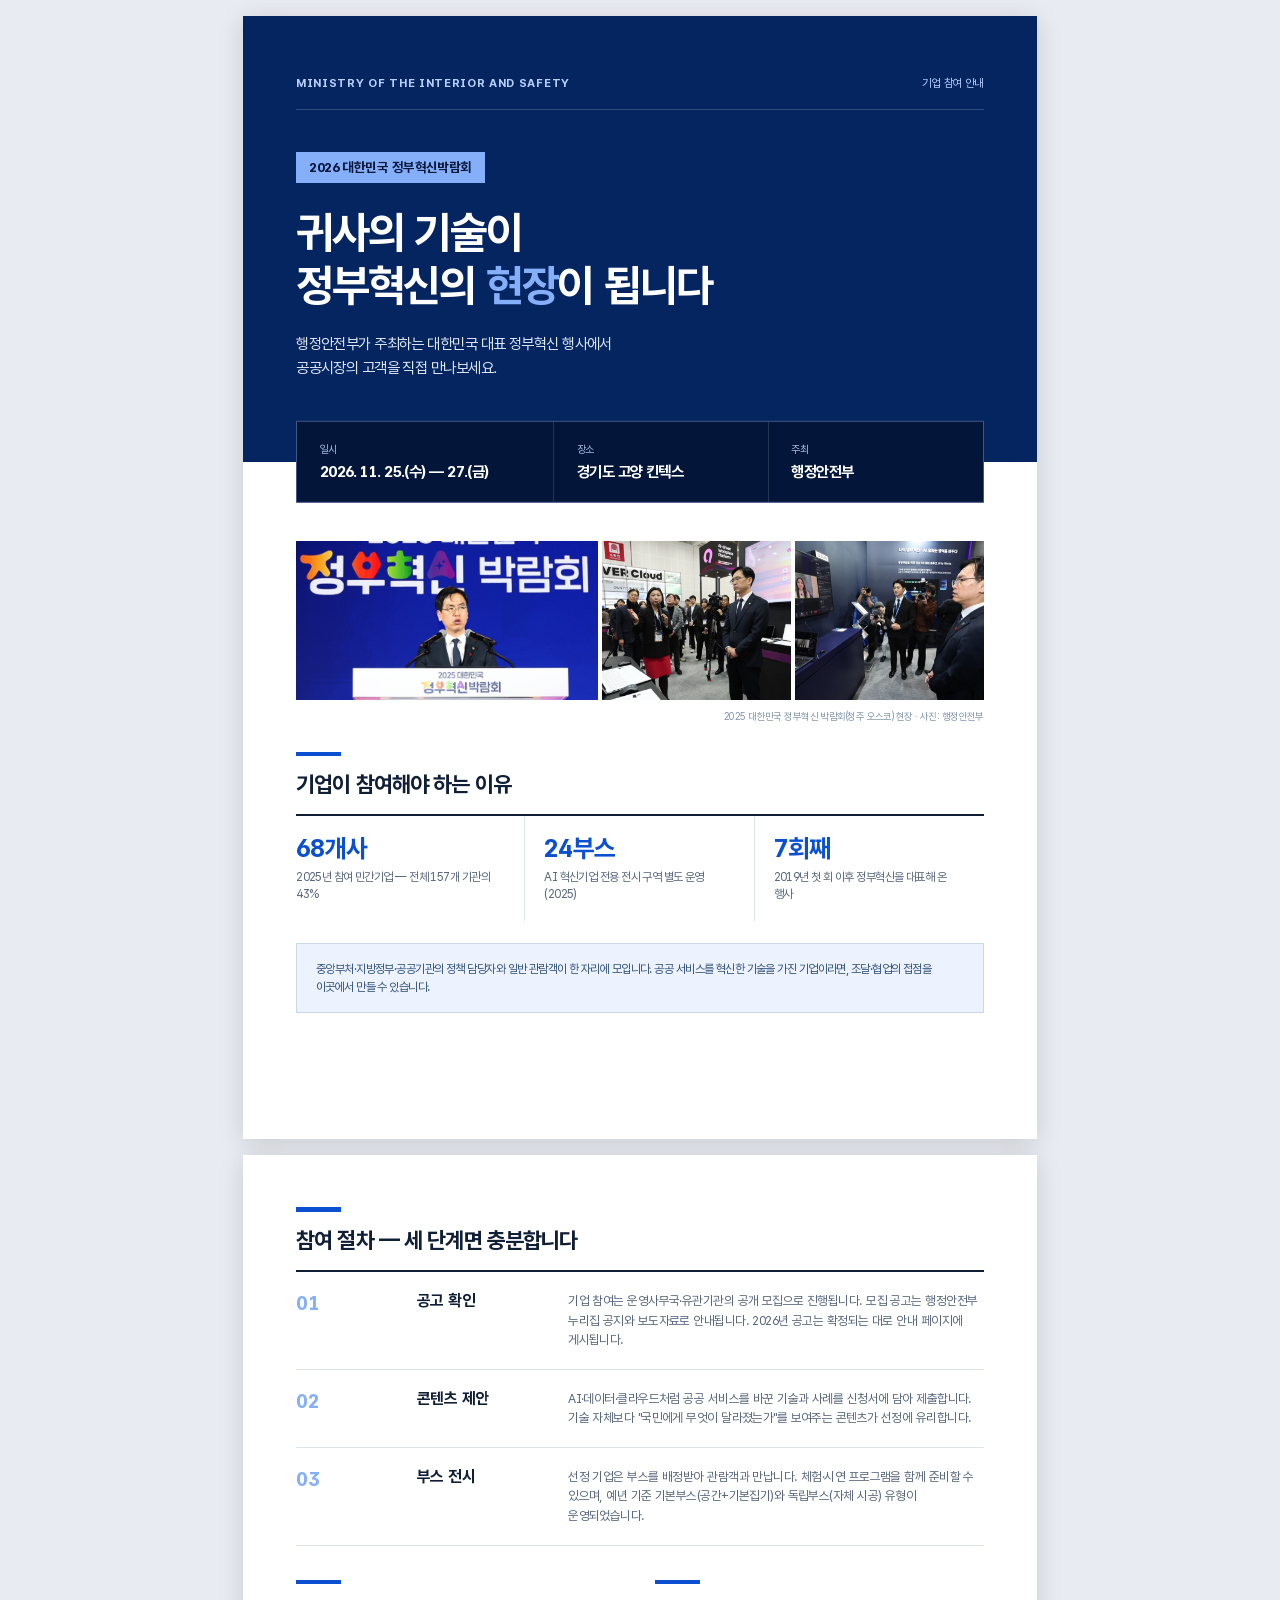
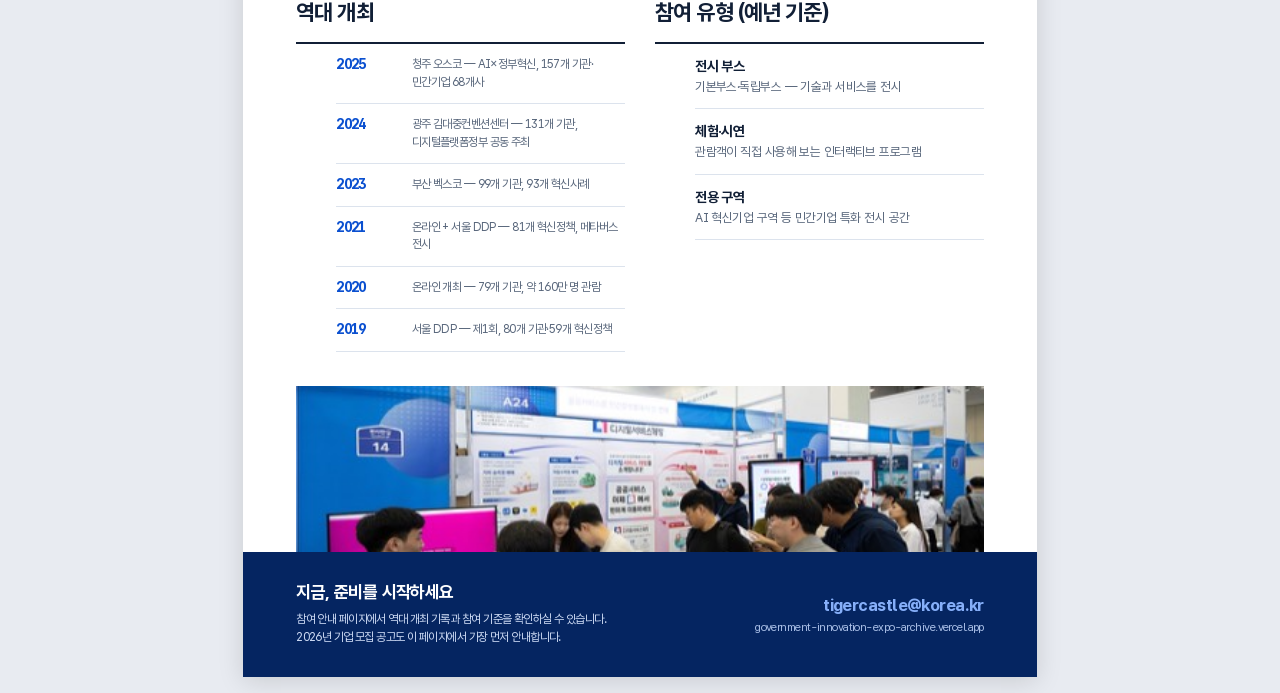
==== brochure/brochure.html @ 4056694f "feat: add corporate outreach brochure (A4 2p, HTML source + PDF) Reuses the site design system (KRDS" ====
<!DOCTYPE html>
<html lang="ko">
<head>
<meta charset="UTF-8">
<title>2026 대한민국 정부혁신박람회 — 기업 참여 안내</title>
<style>
  @font-face { font-family: "Pretendard GOV"; src: url("../fonts/PretendardGOV-Regular.subset.woff2") format("woff2"); font-weight: 400; }
  @font-face { font-family: "Pretendard GOV"; src: url("../fonts/PretendardGOV-Medium.subset.woff2") format("woff2"); font-weight: 500; }
  @font-face { font-family: "Pretendard GOV"; src: url("../fonts/PretendardGOV-Bold.subset.woff2") format("woff2"); font-weight: 700; }

  :root {
    --navy-90: #03163a; --navy-80: #052561; --blue-60: #0b50d0;
    --sky-30: #86aff9; --sky-20: #b1cefb; --sky-5: #ecf2fe;
    --ink: #111f36; --muted: #58667b; --line: #dce3ed; --paper: #fff;
  }
  * { box-sizing: border-box; margin: 0; }
  html, body { background: #e8ebf1; }
  body { font-family: "Pretendard GOV", Pretendard, "Noto Sans KR", sans-serif; color: var(--ink); letter-spacing: -0.035em; word-break: keep-all; }
  @page { size: A4; margin: 0; }
  .page { position: relative; width: 210mm; height: 297mm; margin: 0 auto; background: var(--paper); overflow: hidden; page-break-after: always; }
  @media screen { .page { margin: 16px auto; box-shadow: 0 4px 24px #0002; } }

  /* ---------- PAGE 1 ---------- */
  .p1-hero { position: relative; height: 118mm; background: var(--navy-80); color: #fff; padding: 16mm 14mm 0; }
  .p1-masthead { display: flex; justify-content: space-between; align-items: center; font-size: 8.5pt; color: #b9d0ff; padding-bottom: 5mm; border-bottom: 1px solid #ffffff2c; }
  .p1-masthead b { letter-spacing: .06em; }
  .p1-title { margin-top: 11mm; }
  .p1-title .kicker { display: inline-block; padding: 2mm 3.5mm; background: var(--sky-30); color: #03163a; font-size: 10pt; font-weight: 700; }
  .p1-title h1 { margin-top: 6mm; font-size: 33pt; line-height: 1.22; font-weight: 700; letter-spacing: -.05em; }
  .p1-title h1 em { font-style: normal; color: var(--sky-30); }
  .p1-title p { margin-top: 5mm; font-size: 11.5pt; line-height: 1.6; color: #dfe8f6; }
  .p1-facts { position: absolute; left: 14mm; right: 14mm; bottom: 0; transform: translateY(50%); display: grid; grid-template-columns: 1.2fr 1fr 1fr; background: var(--navy-90); border: 1px solid #adc6ff5e; }
  .p1-facts div { padding: 5.5mm 6mm; border-right: 1px solid #ffffff22; }
  .p1-facts div:last-child { border-right: 0; }
  .p1-facts span { display: block; font-size: 8pt; color: #abc0e7; margin-bottom: 1.6mm; }
  .p1-facts strong { font-size: 11.5pt; color: #fff; font-variant-numeric: tabular-nums; }
  .p1-photos { display: grid; grid-template-columns: 1.6fr 1fr 1fr; gap: 1mm; padding: 21mm 14mm 0; }
  .p1-photos img { width: 100%; height: 42mm; object-fit: cover; display: block; }
  .p1-caption { padding: 2.5mm 14mm 0; font-size: 7.5pt; color: #8394a8; text-align: right; }
  .p1-why { padding: 8mm 14mm 0; }
  .rule { width: 12mm; height: 1.2mm; background: var(--blue-60); margin-bottom: 4mm; }
  .p1-why h2, .p2 h2 { font-size: 16.5pt; font-weight: 700; letter-spacing: -.04em; margin-bottom: 4.5mm; }
  .stats { display: grid; grid-template-columns: repeat(3, 1fr); border-top: 1.5pt solid var(--ink); }
  .stats div { padding: 4.5mm 5mm 4.5mm 0; border-right: 1px solid var(--line); }
  .stats div + div { padding-left: 5mm; }
  .stats div:last-child { border-right: 0; }
  .stats strong { display: block; font-size: 19pt; color: var(--blue-60); font-variant-numeric: tabular-nums; letter-spacing: -.03em; }
  .stats span { display: block; margin-top: 1.5mm; font-size: 9pt; color: var(--muted); line-height: 1.45; }
  .p1-note { margin: 6mm 14mm 0; padding: 4mm 5mm; background: var(--sky-5); border: 1px solid #cbd8ea; font-size: 9pt; color: #31517a; line-height: 1.55; }

  /* ---------- PAGE 2 ---------- */
  .p2 { padding: 14mm; }
  .steps { counter-reset: step; border-top: 1.5pt solid var(--ink); }
  .step { display: grid; grid-template-columns: 26mm 34mm 1fr; gap: 0 6mm; padding: 5mm 0; border-bottom: 1px solid var(--line); }
  .step::before { counter-increment: step; content: counter(step, decimal-leading-zero); font-size: 15pt; font-weight: 700; color: var(--sky-30); font-variant-numeric: tabular-nums; }
  .step h3 { font-size: 12pt; font-weight: 700; }
  .step p { font-size: 9.5pt; color: var(--muted); line-height: 1.55; }
  .p2-grid { display: grid; grid-template-columns: 1fr 1fr; gap: 8mm; margin-top: 9mm; }
  .history { border-top: 1.5pt solid var(--ink); }
  .history li { display: grid; grid-template-columns: 16mm 1fr; gap: 4mm; padding: 3.2mm 0; border-bottom: 1px solid var(--line); list-style: none; font-size: 9pt; }
  .history b { color: var(--blue-60); font-variant-numeric: tabular-nums; font-size: 10.5pt; }
  .history span { color: var(--muted); line-height: 1.45; }
  .types { border-top: 1.5pt solid var(--ink); }
  .types li { padding: 3.2mm 0; border-bottom: 1px solid var(--line); list-style: none; font-size: 9.5pt; line-height: 1.5; }
  .types b { display: block; font-size: 10.5pt; }
  .types span { color: var(--muted); }
  .p2-photo { margin-top: 9mm; }
  .p2-photo img { width: 100%; height: 52mm; object-fit: cover; display: block; }
  .p2-photo figcaption { margin-top: 2mm; font-size: 7.5pt; color: #8394a8; text-align: right; }
  .p2-contact { position: absolute; left: 0; right: 0; bottom: 0; background: var(--navy-80); color: #fff; padding: 8mm 14mm; display: grid; grid-template-columns: 1fr auto; align-items: center; gap: 8mm; }
  .p2-contact h3 { font-size: 13pt; font-weight: 700; margin-bottom: 2mm; }
  .p2-contact p { font-size: 9pt; color: #cfdcf5; line-height: 1.55; }
  .p2-contact .cta { text-align: right; }
  .p2-contact .cta b { display: block; font-size: 12.5pt; color: var(--sky-30); }
  .p2-contact .cta span { display: block; margin-top: 1.5mm; font-size: 8.5pt; color: #abc0e7; }
</style>
</head>
<body>

<!-- PAGE 1 -->
<section class="page">
  <div class="p1-hero">
    <div class="p1-masthead">
      <b>MINISTRY OF THE INTERIOR AND SAFETY</b>
      <span>기업 참여 안내</span>
    </div>
    <div class="p1-title">
      <span class="kicker">2026 대한민국 정부혁신박람회</span>
      <h1>귀사의 기술이<br>정부혁신의 <em>현장</em>이 됩니다</h1>
      <p>행정안전부가 주최하는 대한민국 대표 정부혁신 행사에서<br>공공시장의 고객을 직접 만나보세요.</p>
    </div>
    <div class="p1-facts">
      <div><span>일시</span><strong>2026. 11. 25.(수) — 27.(금)</strong></div>
      <div><span>장소</span><strong>경기도 고양 킨텍스</strong></div>
      <div><span>주최</span><strong>행정안전부</strong></div>
    </div>
  </div>
  <div class="p1-photos">
    <img src="../photos/expo-2025-1.jpg" alt="2025 박람회 개막식">
    <img src="../photos/expo-2025-4.jpg" alt="기업 부스 참관">
    <img src="../photos/expo-2025-3.jpg" alt="전시 부스 관람">
  </div>
  <p class="p1-caption">2025 대한민국 정부혁신 박람회(청주 오스코) 현장 · 사진: 행정안전부</p>
  <div class="p1-why">
    <div class="rule"></div>
    <h2>기업이 참여해야 하는 이유</h2>
    <div class="stats">
      <div><strong>68개사</strong><span>2025년 참여 민간기업 — 전체 157개 기관의 43%</span></div>
      <div><strong>24부스</strong><span>AI 혁신기업 전용 전시 구역 별도 운영 (2025)</span></div>
      <div><strong>7회째</strong><span>2019년 첫 회 이후 정부혁신을 대표해 온 행사</span></div>
    </div>
  </div>
  <p class="p1-note">중앙부처·지방정부·공공기관의 정책 담당자와 일반 관람객이 한 자리에 모입니다. 공공 서비스를 혁신한 기술을 가진 기업이라면, 조달·협업의 접점을 이곳에서 만들 수 있습니다.</p>
</section>

<!-- PAGE 2 -->
<section class="page p2">
  <div class="rule"></div>
  <h2>참여 절차 — 세 단계면 충분합니다</h2>
  <div class="steps">
    <div class="step"><h3>공고 확인</h3><p>기업 참여는 운영사무국·유관기관의 공개 모집으로 진행됩니다. 모집 공고는 행정안전부 누리집 공지와 보도자료로 안내됩니다. 2026년 공고는 확정되는 대로 안내 페이지에 게시됩니다.</p></div>
    <div class="step"><h3>콘텐츠 제안</h3><p>AI·데이터·클라우드처럼 공공 서비스를 바꾼 기술과 사례를 신청서에 담아 제출합니다. 기술 자체보다 "국민에게 무엇이 달라졌는가"를 보여주는 콘텐츠가 선정에 유리합니다.</p></div>
    <div class="step"><h3>부스 전시</h3><p>선정 기업은 부스를 배정받아 관람객과 만납니다. 체험·시연 프로그램을 함께 준비할 수 있으며, 예년 기준 기본부스(공간+기본집기)와 독립부스(자체 시공) 유형이 운영되었습니다.</p></div>
  </div>

  <div class="p2-grid">
    <div>
      <div class="rule"></div>
      <h2>역대 개최</h2>
      <ul class="history">
        <li><b>2025</b><span>청주 오스코 — AI×정부혁신, 157개 기관·민간기업 68개사</span></li>
        <li><b>2024</b><span>광주 김대중컨벤션센터 — 131개 기관, 디지털플랫폼정부 공동 주최</span></li>
        <li><b>2023</b><span>부산 벡스코 — 99개 기관, 93개 혁신사례</span></li>
        <li><b>2021</b><span>온라인 + 서울 DDP — 81개 혁신정책, 메타버스 전시</span></li>
        <li><b>2020</b><span>온라인 개최 — 79개 기관, 약 160만 명 관람</span></li>
        <li><b>2019</b><span>서울 DDP — 제1회, 80개 기관·59개 혁신정책</span></li>
      </ul>
    </div>
    <div>
      <div class="rule"></div>
      <h2>참여 유형 (예년 기준)</h2>
      <ul class="types">
        <li><b>전시 부스</b><span>기본부스·독립부스 — 기술과 서비스를 전시</span></li>
        <li><b>체험·시연</b><span>관람객이 직접 사용해 보는 인터랙티브 프로그램</span></li>
        <li><b>전용 구역</b><span>AI 혁신기업 구역 등 민간기업 특화 전시 공간</span></li>
      </ul>
    </div>
  </div>

  <figure class="p2-photo">
    <img src="../photos/expo-2023-3.jpg" alt="전시 부스를 관람하는 시민들">
    <figcaption>전시 부스를 찾은 관람객들(2023 부산) · 사진: 행정안전부</figcaption>
  </figure>

  <div class="p2-contact">
    <div>
      <h3>지금, 준비를 시작하세요</h3>
      <p>참여 안내 페이지에서 역대 개최 기록과 참여 기준을 확인하실 수 있습니다.<br>2026년 기업 모집 공고도 이 페이지에서 가장 먼저 안내합니다.</p>
    </div>
    <div class="cta">
      <b>tigercastle@korea.kr</b>
      <span>government-innovation-expo-archive.vercel.app</span>
    </div>
  </div>
</section>

</body>
</html>
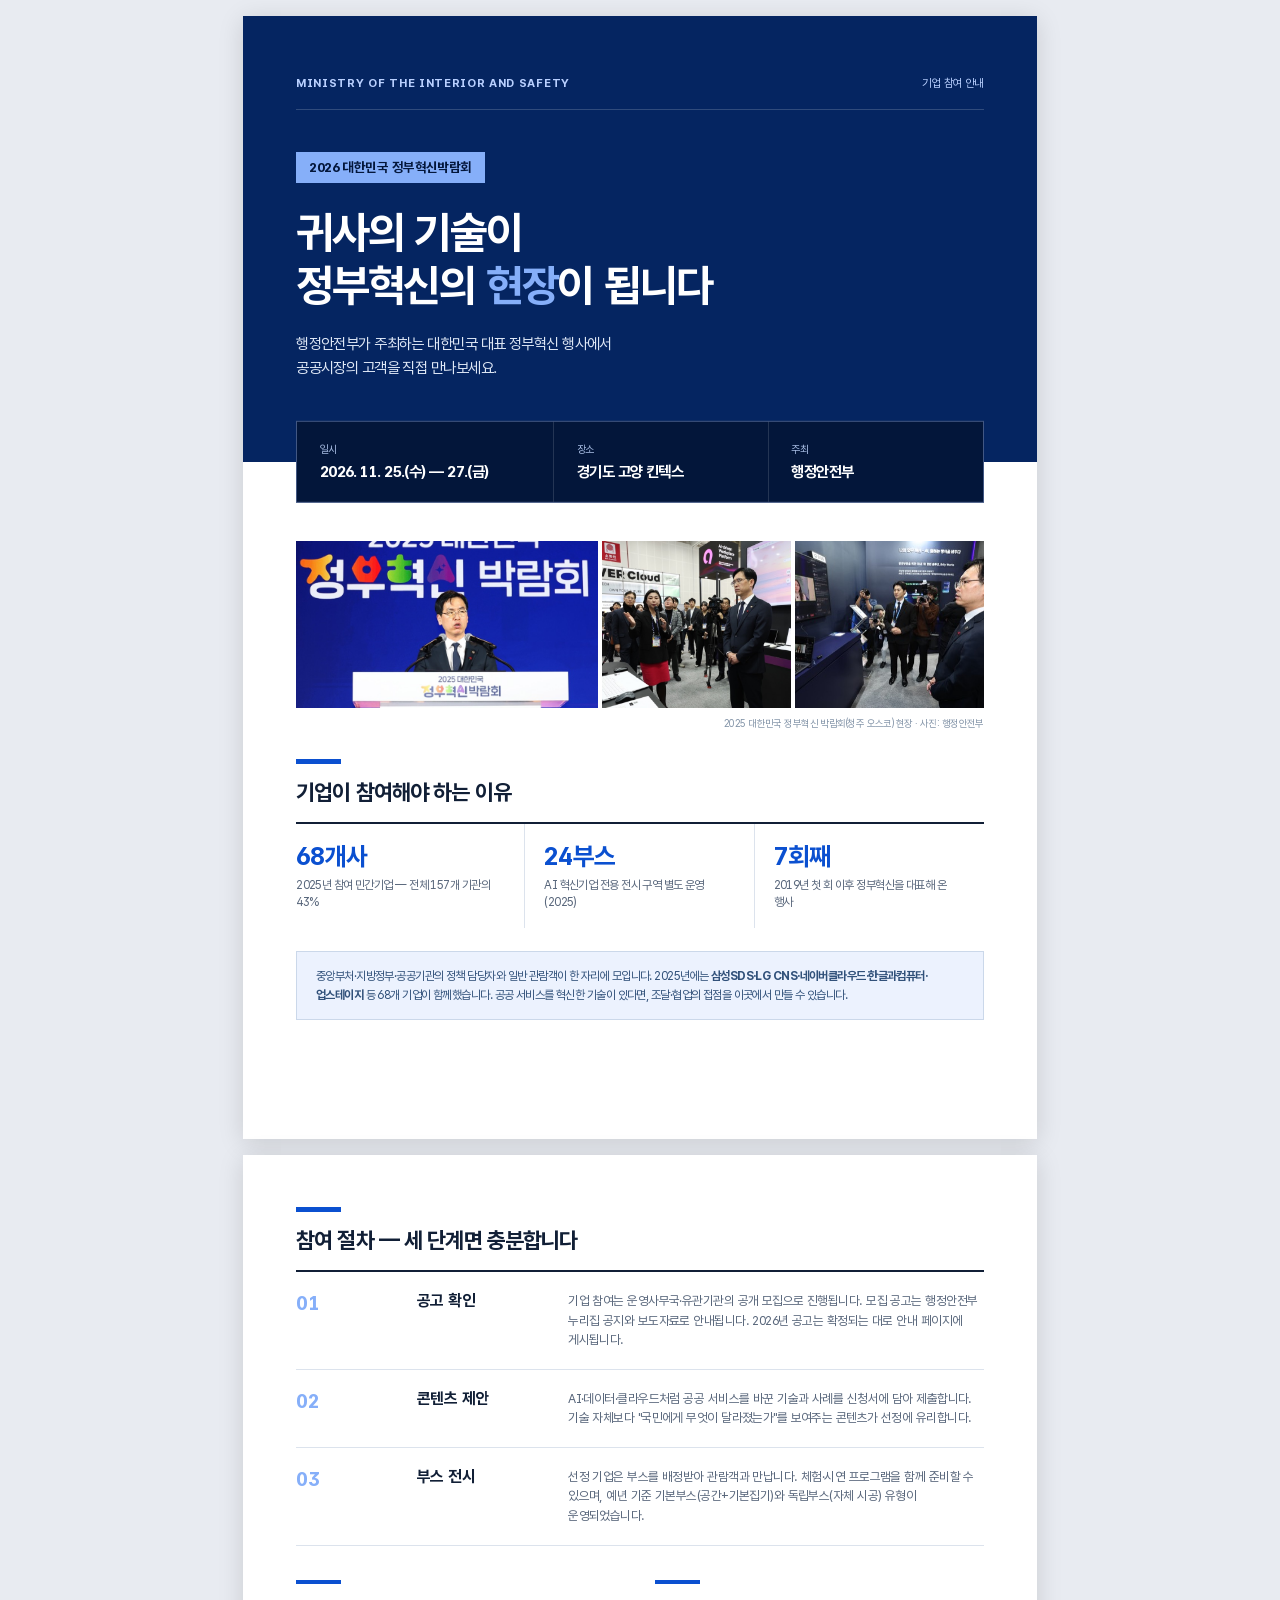
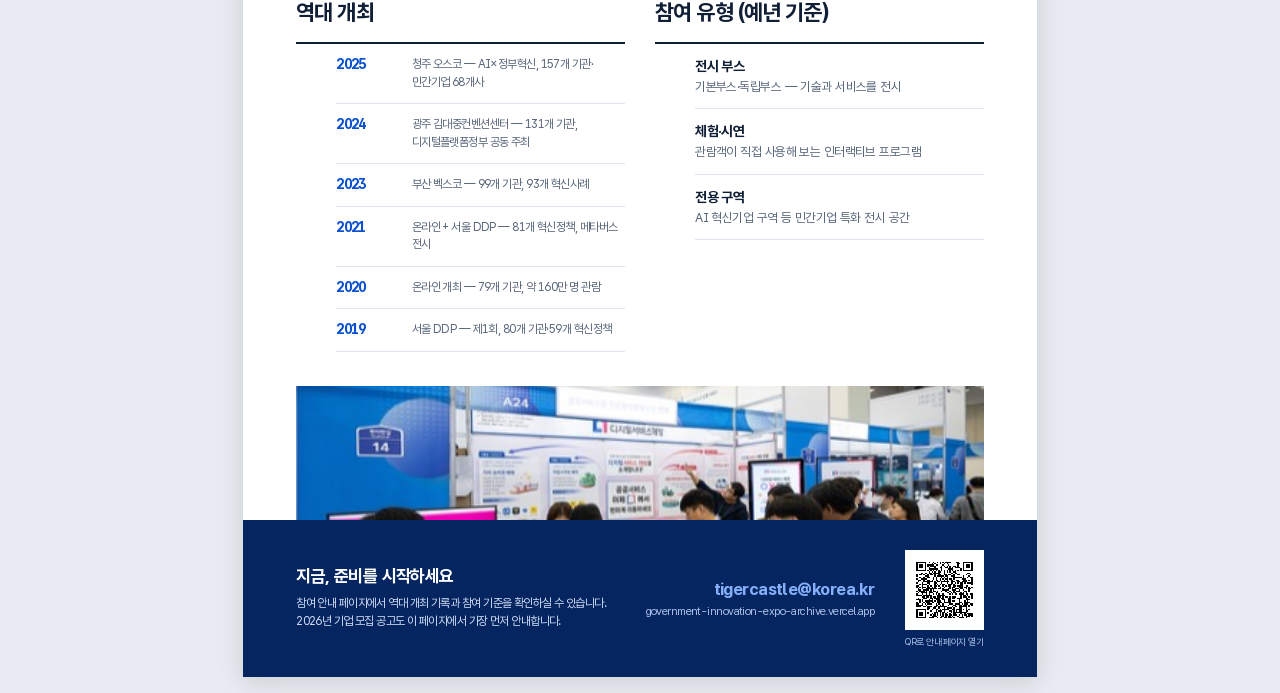
==== commit f61cef3f: "feat: brochure v2 — QR code, asymmetric photo band, named 2025 exhibitors Contact block gains a QR t" ====
--- a/brochure/brochure.html
+++ b/brochure/brochure.html
@@ -34,8 +34,9 @@
   .p1-facts div:last-child { border-right: 0; }
   .p1-facts span { display: block; font-size: 8pt; color: #abc0e7; margin-bottom: 1.6mm; }
   .p1-facts strong { font-size: 11.5pt; color: #fff; font-variant-numeric: tabular-nums; }
+  
   .p1-photos { display: grid; grid-template-columns: 1.6fr 1fr 1fr; gap: 1mm; padding: 21mm 14mm 0; }
-  .p1-photos img { width: 100%; height: 42mm; object-fit: cover; display: block; }
+  .p1-photos img { width: 100%; height: 44mm; object-fit: cover; display: block; }
   .p1-caption { padding: 2.5mm 14mm 0; font-size: 7.5pt; color: #8394a8; text-align: right; }
   .p1-why { padding: 8mm 14mm 0; }
   .rule { width: 12mm; height: 1.2mm; background: var(--blue-60); margin-bottom: 4mm; }
@@ -67,7 +68,10 @@
   .p2-photo { margin-top: 9mm; }
   .p2-photo img { width: 100%; height: 52mm; object-fit: cover; display: block; }
   .p2-photo figcaption { margin-top: 2mm; font-size: 7.5pt; color: #8394a8; text-align: right; }
-  .p2-contact { position: absolute; left: 0; right: 0; bottom: 0; background: var(--navy-80); color: #fff; padding: 8mm 14mm; display: grid; grid-template-columns: 1fr auto; align-items: center; gap: 8mm; }
+  .p2-contact { position: absolute; left: 0; right: 0; bottom: 0; background: var(--navy-80); color: #fff; padding: 8mm 14mm; display: grid; grid-template-columns: 1fr auto auto; align-items: center; gap: 8mm; }
+  .p2-contact .qr { display: block; width: 21mm; height: 21mm; padding: 1.6mm; background: #fff; }
+  .p2-contact .qr-cell { text-align: center; }
+  .p2-contact .qr-cell small { display: block; margin-top: 1.6mm; font-size: 7pt; color: #abc0e7; }
   .p2-contact h3 { font-size: 13pt; font-weight: 700; margin-bottom: 2mm; }
   .p2-contact p { font-size: 9pt; color: #cfdcf5; line-height: 1.55; }
   .p2-contact .cta { text-align: right; }
@@ -110,7 +114,7 @@
       <div><strong>7회째</strong><span>2019년 첫 회 이후 정부혁신을 대표해 온 행사</span></div>
     </div>
   </div>
-  <p class="p1-note">중앙부처·지방정부·공공기관의 정책 담당자와 일반 관람객이 한 자리에 모입니다. 공공 서비스를 혁신한 기술을 가진 기업이라면, 조달·협업의 접점을 이곳에서 만들 수 있습니다.</p>
+  <p class="p1-note">중앙부처·지방정부·공공기관의 정책 담당자와 일반 관람객이 한 자리에 모입니다. 2025년에는 <b>삼성SDS·LG CNS·네이버클라우드·한글과컴퓨터·업스테이지</b> 등 68개 기업이 함께했습니다. 공공 서비스를 혁신한 기술이 있다면, 조달·협업의 접점을 이곳에서 만들 수 있습니다.</p>
 </section>
 
 <!-- PAGE 2 -->
@@ -161,6 +165,10 @@
       <b>tigercastle@korea.kr</b>
       <span>government-innovation-expo-archive.vercel.app</span>
     </div>
+    <div class="qr-cell">
+      <img class="qr" src="qr.svg" alt="참여 안내 페이지 QR 코드">
+      <small>QR로 안내 페이지 열기</small>
+    </div>
   </div>
 </section>
 
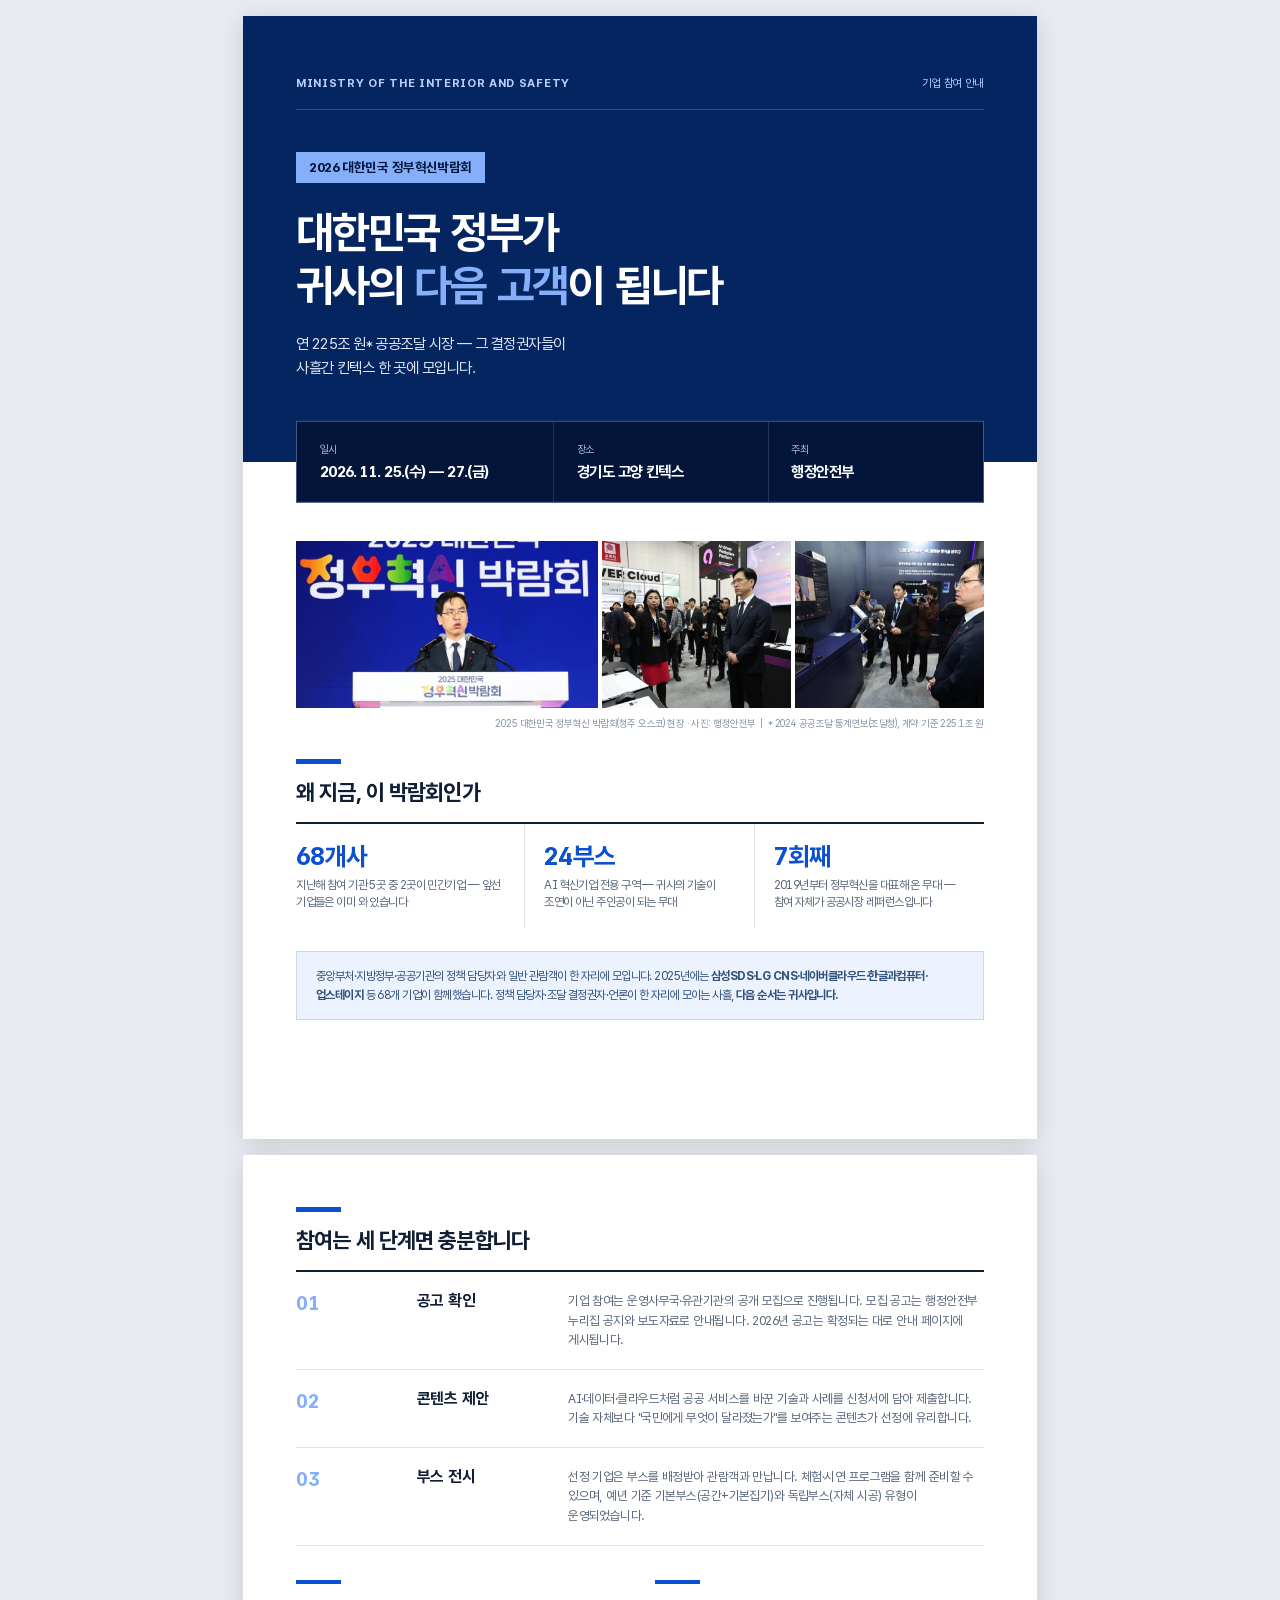
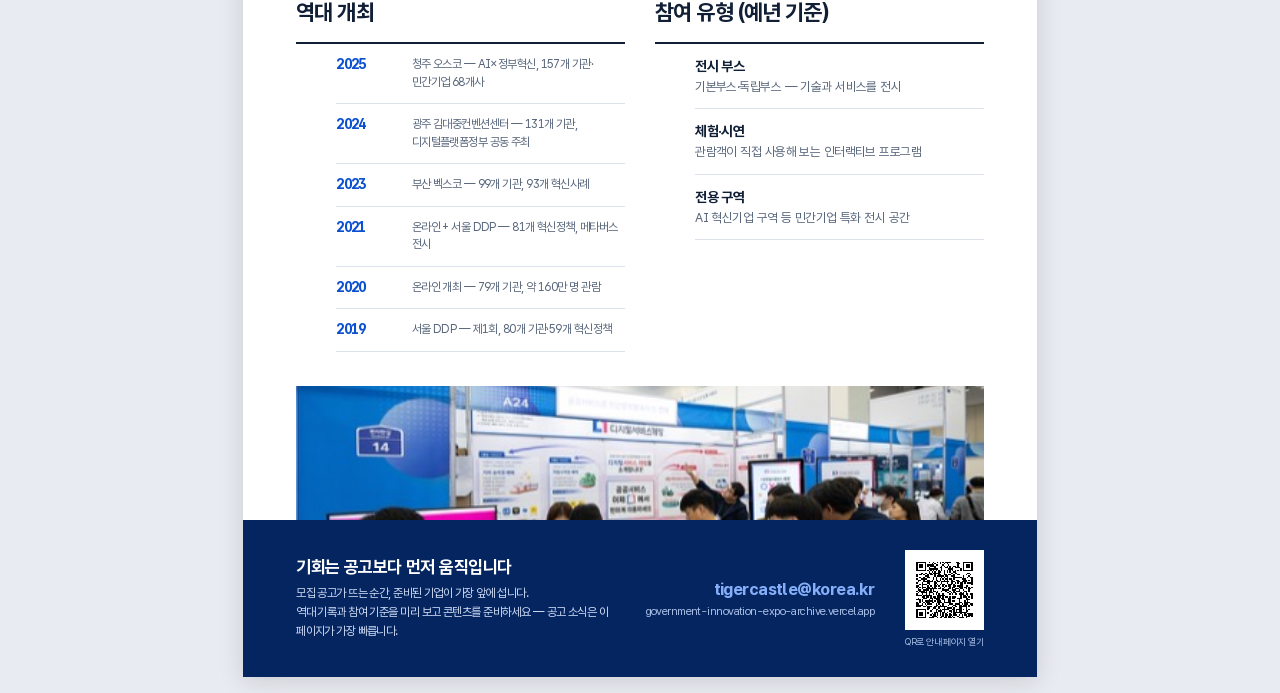
==== commit 43d3c844: "feat: brochure v3 — marketing-led copy Benefit-first headline (the government as your next customer)" ====
--- a/brochure/brochure.html
+++ b/brochure/brochure.html
@@ -90,8 +90,8 @@
     </div>
     <div class="p1-title">
       <span class="kicker">2026 대한민국 정부혁신박람회</span>
-      <h1>귀사의 기술이<br>정부혁신의 <em>현장</em>이 됩니다</h1>
-      <p>행정안전부가 주최하는 대한민국 대표 정부혁신 행사에서<br>공공시장의 고객을 직접 만나보세요.</p>
+      <h1>대한민국 정부가<br>귀사의 <em>다음 고객</em>이 됩니다</h1>
+      <p>연 225조 원* 공공조달 시장 — 그 결정권자들이<br>사흘간 킨텍스 한 곳에 모입니다.</p>
     </div>
     <div class="p1-facts">
       <div><span>일시</span><strong>2026. 11. 25.(수) — 27.(금)</strong></div>
@@ -104,23 +104,23 @@
     <img src="../photos/expo-2025-4.jpg" alt="기업 부스 참관">
     <img src="../photos/expo-2025-3.jpg" alt="전시 부스 관람">
   </div>
-  <p class="p1-caption">2025 대한민국 정부혁신 박람회(청주 오스코) 현장 · 사진: 행정안전부</p>
+  <p class="p1-caption">2025 대한민국 정부혁신 박람회(청주 오스코) 현장 · 사진: 행정안전부 &nbsp;|&nbsp; * 2024 공공조달 통계연보(조달청), 계약 기준 225.1조 원</p>
   <div class="p1-why">
     <div class="rule"></div>
-    <h2>기업이 참여해야 하는 이유</h2>
+    <h2>왜 지금, 이 박람회인가</h2>
     <div class="stats">
-      <div><strong>68개사</strong><span>2025년 참여 민간기업 — 전체 157개 기관의 43%</span></div>
-      <div><strong>24부스</strong><span>AI 혁신기업 전용 전시 구역 별도 운영 (2025)</span></div>
-      <div><strong>7회째</strong><span>2019년 첫 회 이후 정부혁신을 대표해 온 행사</span></div>
+      <div><strong>68개사</strong><span>지난해 참여 기관 5곳 중 2곳이 민간기업 — 앞선 기업들은 이미 와 있습니다</span></div>
+      <div><strong>24부스</strong><span>AI 혁신기업 전용 구역 — 귀사의 기술이 조연이 아닌 주인공이 되는 무대</span></div>
+      <div><strong>7회째</strong><span>2019년부터 정부혁신을 대표해 온 무대 — 참여 자체가 공공시장 레퍼런스입니다</span></div>
     </div>
   </div>
-  <p class="p1-note">중앙부처·지방정부·공공기관의 정책 담당자와 일반 관람객이 한 자리에 모입니다. 2025년에는 <b>삼성SDS·LG CNS·네이버클라우드·한글과컴퓨터·업스테이지</b> 등 68개 기업이 함께했습니다. 공공 서비스를 혁신한 기술이 있다면, 조달·협업의 접점을 이곳에서 만들 수 있습니다.</p>
+  <p class="p1-note">중앙부처·지방정부·공공기관의 정책 담당자와 일반 관람객이 한 자리에 모입니다. 2025년에는 <b>삼성SDS·LG CNS·네이버클라우드·한글과컴퓨터·업스테이지</b> 등 68개 기업이 함께했습니다. 정책 담당자·조달 결정권자·언론이 한 자리에 모이는 사흘, <b>다음 순서는 귀사입니다.</b></p>
 </section>
 
 <!-- PAGE 2 -->
 <section class="page p2">
   <div class="rule"></div>
-  <h2>참여 절차 — 세 단계면 충분합니다</h2>
+  <h2>참여는 세 단계면 충분합니다</h2>
   <div class="steps">
     <div class="step"><h3>공고 확인</h3><p>기업 참여는 운영사무국·유관기관의 공개 모집으로 진행됩니다. 모집 공고는 행정안전부 누리집 공지와 보도자료로 안내됩니다. 2026년 공고는 확정되는 대로 안내 페이지에 게시됩니다.</p></div>
     <div class="step"><h3>콘텐츠 제안</h3><p>AI·데이터·클라우드처럼 공공 서비스를 바꾼 기술과 사례를 신청서에 담아 제출합니다. 기술 자체보다 "국민에게 무엇이 달라졌는가"를 보여주는 콘텐츠가 선정에 유리합니다.</p></div>
@@ -158,8 +158,8 @@
 
   <div class="p2-contact">
     <div>
-      <h3>지금, 준비를 시작하세요</h3>
-      <p>참여 안내 페이지에서 역대 개최 기록과 참여 기준을 확인하실 수 있습니다.<br>2026년 기업 모집 공고도 이 페이지에서 가장 먼저 안내합니다.</p>
+      <h3>기회는 공고보다 먼저 움직입니다</h3>
+      <p>모집 공고가 뜨는 순간, 준비된 기업이 가장 앞에 섭니다.<br>역대 기록과 참여 기준을 미리 보고 콘텐츠를 준비하세요 — 공고 소식은 이 페이지가 가장 빠릅니다.</p>
     </div>
     <div class="cta">
       <b>tigercastle@korea.kr</b>
